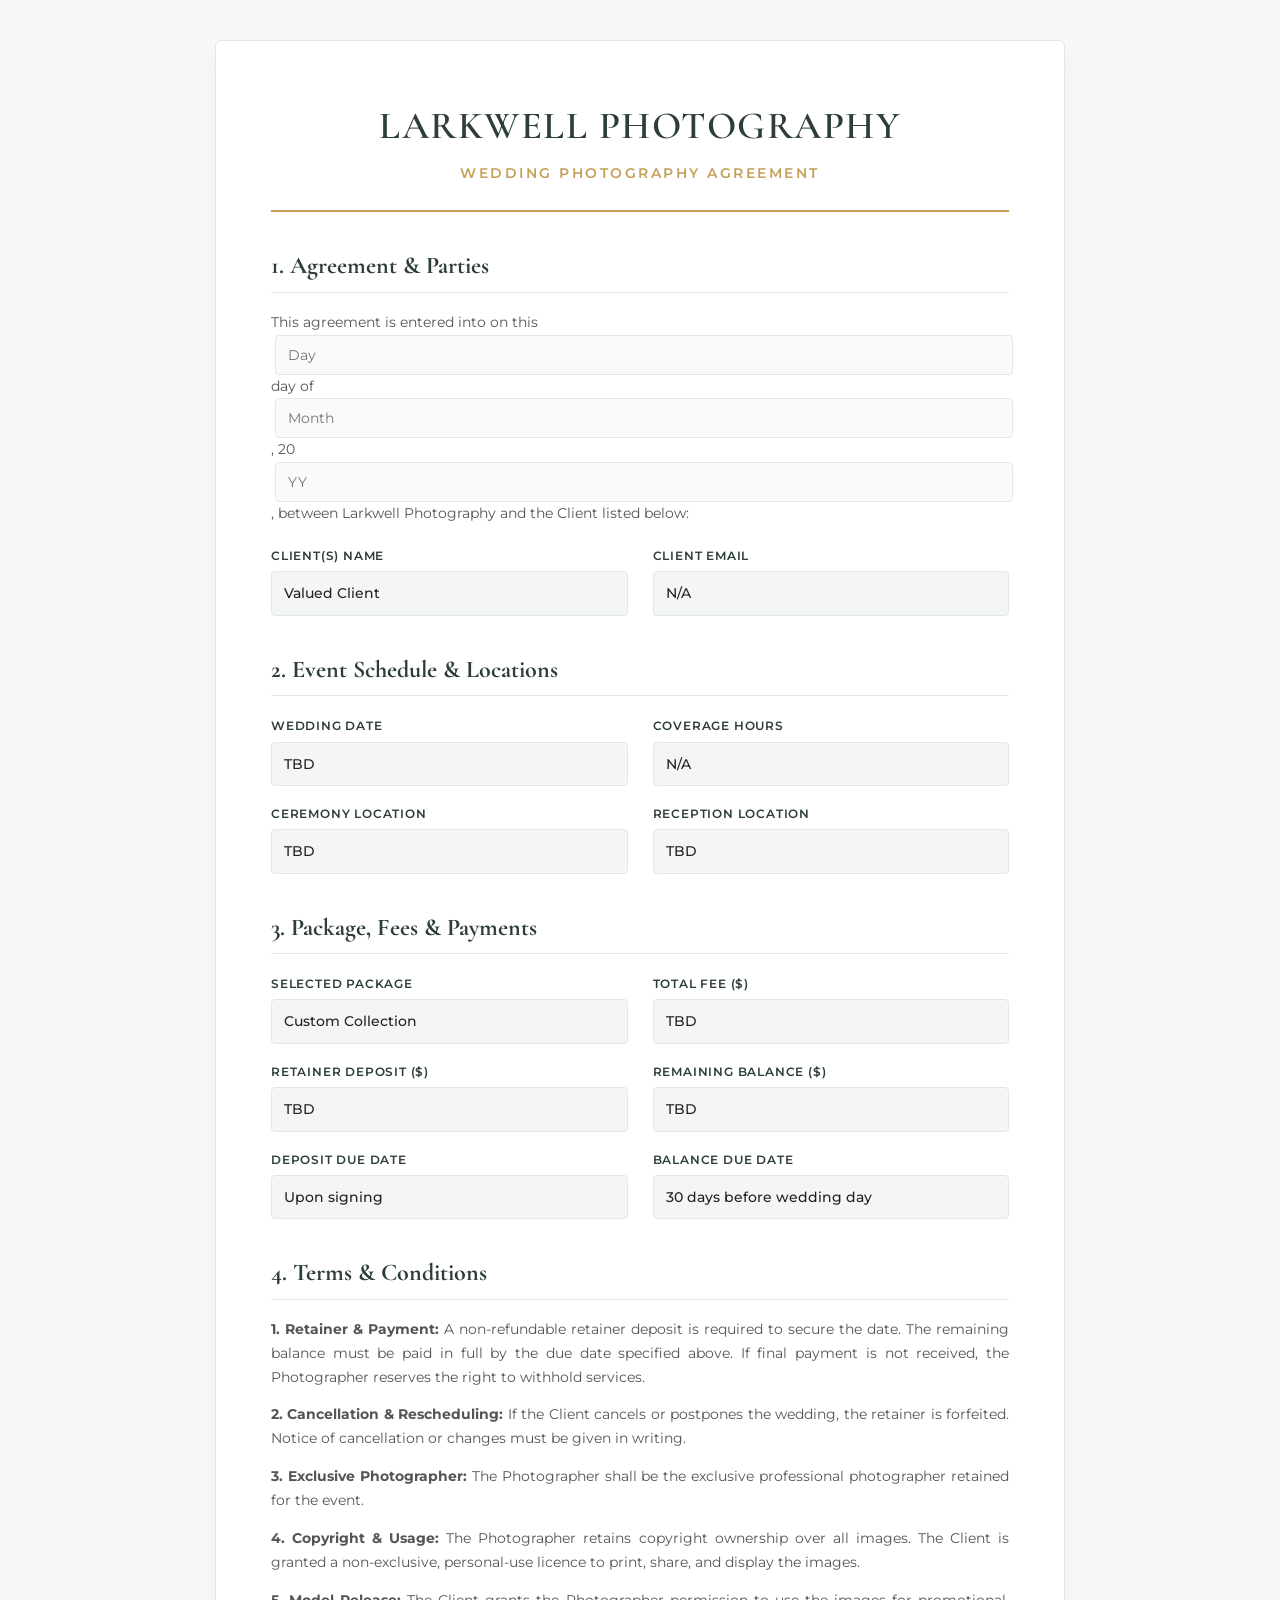
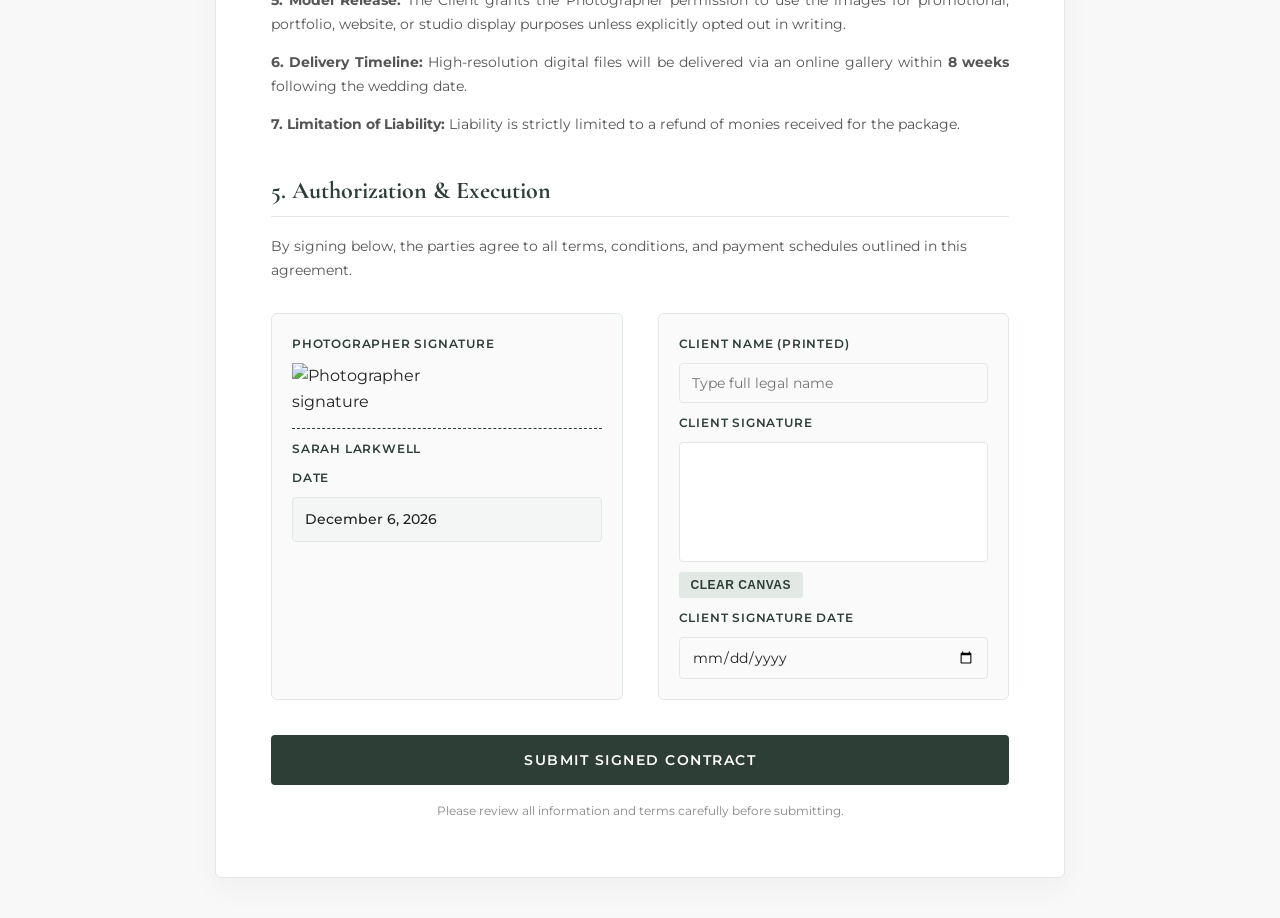
==== contract.html @ 06d7fbbb "Add files via upload" ====
<!DOCTYPE html>
<html lang="en">
<head>
<meta charset="UTF-8">
<meta name="viewport" content="width=device-width, initial-scale=1.0">
<title>Larkwell Photography - Wedding Agreement</title>
<link href="https://fonts.googleapis.com/css2?family=Cormorant+Garamond:ital,wght@0,400;0,600;1,400&family=Montserrat:wght@300;400;500;600&display=swap" rel="stylesheet">

<style>
:root {
    --primary: #2C3E35;       /* Forest Green */
    --primary-hover: #1b2822; 
    --accent: #C5A059;        /* Soft Gold */
    --text-dark: #222222;
    --text-muted: #555555;
    --bg-light: #F7F8F7;
    --card-bg: #FFFFFF;
    --border-color: #E2E8E4;
}

* {
    box-sizing: border-box;
    margin: 0;
    padding: 0;
}

body {
    font-family: 'Montserrat', sans-serif;
    background-color: var(--bg-light);
    color: var(--text-dark);
    line-height: 1.6;
    padding: 40px 15px;
}

.contract-container {
    max-width: 850px;
    margin: 0 auto;
    background: var(--card-bg);
    padding: 55px;
    border-radius: 6px;
    box-shadow: 0 10px 30px rgba(0, 0, 0, 0.04);
    border: 1px solid var(--border-color);
}

header {
    text-align: center;
    border-bottom: 2px solid var(--accent);
    padding-bottom: 25px;
    margin-bottom: 35px;
}

h1 {
    font-family: 'Cormorant Garamond', serif;
    font-size: 2.4rem;
    color: var(--primary);
    letter-spacing: 1.5px;
    font-weight: 600;
    text-transform: uppercase;
}

.subtitle {
    font-size: 0.85rem;
    text-transform: uppercase;
    letter-spacing: 2.5px;
    color: var(--accent);
    margin-top: 6px;
    font-weight: 600;
}

h2 {
    font-family: 'Cormorant Garamond', serif;
    font-size: 1.5rem;
    color: var(--primary);
    border-bottom: 1px solid var(--border-color);
    padding-bottom: 6px;
    margin-top: 35px;
    margin-bottom: 18px;
}

p {
    font-size: 0.88rem;
    color: var(--text-muted);
    line-height: 1.7;
}

.field-grid {
    display: grid;
    grid-template-columns: 1fr 1fr;
    gap: 18px 25px;
    margin: 20px 0;
}

.field {
    display: flex;
    flex-direction: column;
    gap: 6px;
}

label {
    font-size: 0.75rem;
    font-weight: 600;
    text-transform: uppercase;
    letter-spacing: 0.8px;
    color: var(--primary);
}

input[type="text"], input[type="date"] {
    width: 100%;
    padding: 10px 12px;
    border: 1px solid var(--border-color);
    border-radius: 4px;
    font-family: 'Montserrat', sans-serif;
    font-size: 0.88rem;
    color: var(--text-dark);
    background: #FAFAFA;
    transition: border-color 0.2s ease;
}

input[type="text"]:focus, input[type="date"]:focus {
    outline: none;
    border-color: var(--primary);
    background: #FFFFFF;
}

.known-value {
    padding: 10px 12px;
    min-height: 38px;
    background: #F4F6F5;
    border: 1px solid var(--border-color);
    border-radius: 4px;
    font-size: 0.88rem;
    color: var(--text-dark);
    font-weight: 500;
}

.inline-input {
    display: inline-block;
    width: 80px;
    margin: 0 4px;
    padding: 4px 8px;
}

.terms p {
    margin-bottom: 14px;
    text-align: justify;
}

.signatures {
    display: grid;
    grid-template-columns: 1fr 1fr;
    gap: 35px;
    margin-top: 30px;
}

.signature-box {
    display: flex;
    flex-direction: column;
    gap: 10px;
    background: #FAFAFA;
    padding: 20px;
    border-radius: 6px;
    border: 1px solid var(--border-color);
}

.signature-image {
    height: 60px;
    max-width: 200px;
    object-fit: contain;
    object-position: left center;
}

.signature-line {
    border-bottom: 1px dashed var(--primary);
    min-height: 60px;
    display: flex;
    align-items: flex-end;
    padding-bottom: 5px;
}

canvas.signature-canvas {
    border: 1px solid var(--border-color);
    border-radius: 4px;
    background: #FFFFFF;
    cursor: crosshair;
    touch-action: none;
    width: 100%;
    height: 120px;
}

.btn-clear-canvas {
    background: #E2E8E4;
    color: var(--primary);
    border: none;
    padding: 6px 12px;
    font-size: 0.75rem;
    font-weight: 600;
    text-transform: uppercase;
    letter-spacing: 0.5px;
    border-radius: 3px;
    cursor: pointer;
    align-self: flex-start;
    transition: background 0.2s ease;
}

.btn-clear-canvas:hover {
    background: #D0DDD5;
}

button[type="submit"] {
    display: block;
    width: 100%;
    padding: 16px;
    background: var(--primary);
    color: #FFFFFF;
    border: none;
    border-radius: 4px;
    font-family: 'Montserrat', sans-serif;
    font-size: 0.9rem;
    font-weight: 600;
    text-transform: uppercase;
    letter-spacing: 1.5px;
    cursor: pointer;
    margin-top: 35px;
    transition: background 0.2s ease, transform 0.1s ease;
}

button[type="submit"]:hover {
    background: var(--primary-hover);
}

.notice {
    font-size: 0.78rem;
    color: #888888;
    text-align: center;
    margin-top: 15px;
}

@media (max-width: 650px) {
    .contract-container { padding: 25px 20px; }
    .field-grid, .signatures { grid-template-columns: 1fr; }
    h1 { font-size: 1.8rem; }
}

@media print {
    body { background: white; padding: 0; }
    .contract-container { border: none; box-shadow: none; padding: 0; }
    button, .btn-clear-canvas, .notice { display: none; }
}
</style>
</head>

<body>

<div class="contract-container">

<header>
    <h1>Larkwell Photography</h1>
    <div class="subtitle">Wedding Photography Agreement</div>
</header>

<!-- Set action to your Make Webhook URL once created in Step 2 -->
<form id="weddingContract" action="https://hook.us2.make.com/1t1kejpfi149g7kcmdey05yye779j2t2" method="POST" onsubmit="prepareSubmission(event)">

<input type="hidden" id="record_id" name="record_id" value="">
<input type="hidden" id="client_signature_base64" name="client_signature_base64" required>

<!-- AGREEMENT & PARTIES -->
<h2>1. Agreement & Parties</h2>

<p style="margin-bottom: 20px;">
This agreement is entered into on this
<input class="inline-input" type="text" name="agreement_day" placeholder="Day" required>
day of
<input class="inline-input" type="text" name="agreement_month" placeholder="Month" required>,
20<input class="inline-input" type="text" name="agreement_year" placeholder="YY" maxlength="2" required>,
between Larkwell Photography and the Client listed below:
</p>

<div class="field-grid">
    <div class="field">
        <label>Client(s) Name</label>
        <div class="known-value" id="disp_couple_names">Loading...</div>
    </div>

    <div class="field">
        <label>Client Email</label>
        <div class="known-value" id="disp_email">Loading...</div>
    </div>
</div>

<!-- EVENT DETAILS -->
<h2>2. Event Schedule & Locations</h2>

<div class="field-grid">
    <div class="field">
        <label>Wedding Date</label>
        <div class="known-value" id="disp_wedding_date">Loading...</div>
    </div>

    <div class="field">
        <label>Coverage Hours</label>
        <div class="known-value" id="disp_coverage_hours">Loading...</div>
    </div>

    <div class="field">
        <label>Ceremony Location</label>
        <div class="known-value" id="disp_ceremony_loc">Loading...</div>
    </div>

    <div class="field">
        <label>Reception Location</label>
        <div class="known-value" id="disp_reception_loc">Loading...</div>
    </div>
</div>

<!-- PACKAGE AND PAYMENT -->
<h2>3. Package, Fees & Payments</h2>

<div class="field-grid">
    <div class="field">
        <label>Selected Package</label>
        <div class="known-value" id="disp_package">Loading...</div>
    </div>

    <div class="field">
        <label>Total Fee ($)</label>
        <div class="known-value" id="disp_total_fee">Loading...</div>
    </div>

    <div class="field">
        <label>Retainer Deposit ($)</label>
        <div class="known-value" id="disp_retainer">Loading...</div>
    </div>

    <div class="field">
        <label>Remaining Balance ($)</label>
        <div class="known-value" id="disp_balance">Loading...</div>
    </div>

    <div class="field">
        <label>Deposit Due Date</label>
        <div class="known-value">Upon signing</div>
    </div>

    <div class="field">
        <label>Balance Due Date</label>
        <div class="known-value">30 days before wedding day</div>
    </div>
</div>

<!-- TERMS -->
<h2>4. Terms & Conditions</h2>

<div class="terms">
<p><strong>1. Retainer & Payment:</strong> A non-refundable retainer deposit is required to secure the date. The remaining balance must be paid in full by the due date specified above. If final payment is not received, the Photographer reserves the right to withhold services.</p>
<p><strong>2. Cancellation & Rescheduling:</strong> If the Client cancels or postpones the wedding, the retainer is forfeited. Notice of cancellation or changes must be given in writing.</p>
<p><strong>3. Exclusive Photographer:</strong> The Photographer shall be the exclusive professional photographer retained for the event.</p>
<p><strong>4. Copyright & Usage:</strong> The Photographer retains copyright ownership over all images. The Client is granted a non-exclusive, personal-use licence to print, share, and display the images.</p>
<p><strong>5. Model Release:</strong> The Client grants the Photographer permission to use the images for promotional, portfolio, website, or studio display purposes unless explicitly opted out in writing.</p>
<p><strong>6. Delivery Timeline:</strong> High-resolution digital files will be delivered via an online gallery within <strong>8 weeks</strong> following the wedding date.</p>
<p><strong>7. Limitation of Liability:</strong> Liability is strictly limited to a refund of monies received for the package.</p>
</div>

<!-- SIGNATURES -->
<h2>5. Authorization & Execution</h2>

<p style="margin-bottom: 20px;">By signing below, the parties agree to all terms, conditions, and payment schedules outlined in this agreement.</p>

<div class="signatures">
    <div class="signature-box">
        <label>Photographer Signature</label>
        <div class="signature-line">
            <img class="signature-image" src="data:image/png;base64,{{31.sarah_signature_base64}}" alt="Photographer signature">
        </div>
        <label>Sarah Larkwell</label>
        <label>Date</label>
        <div class="known-value" id="disp_current_date">November 3, 2026</div>
    </div>

    <div class="signature-box">
        <label>Client Name (Printed)</label>
        <input type="text" name="client_name" placeholder="Type full legal name" required>

        <label>Client Signature</label>
        <canvas id="signature-pad" class="signature-canvas"></canvas>
        <button type="button" class="btn-clear-canvas" onclick="clearSignature()">Clear Canvas</button>

        <label>Client Signature Date</label>
        <input type="date" name="client_signature_date" required>
    </div>
</div>

<button type="submit">Submit Signed Contract</button>
<p class="notice">Please review all information and terms carefully before submitting.</p>

</form>
</div>

<script>
    // 1. Extract URL Parameters & Hydrate Page Fields
    const params = new URLSearchParams(window.location.search);

    document.getElementById('record_id').value = params.get('recordId') || '';
    document.getElementById('disp_couple_names').innerText = params.get('names') || 'Valued Client';
    document.getElementById('disp_email').innerText = params.get('email') || 'N/A';
    document.getElementById('disp_wedding_date').innerText = params.get('date') || 'TBD';
    document.getElementById('disp_coverage_hours').innerText = params.get('hours') || 'N/A';
    document.getElementById('disp_ceremony_loc').innerText = params.get('ceremony') || 'TBD';
    document.getElementById('disp_reception_loc').innerText = params.get('reception') || 'TBD';
    document.getElementById('disp_package').innerText = params.get('package') || 'Custom Collection';
    document.getElementById('disp_total_fee').innerText = params.get('total') ? `$${params.get('total')} CAD` : 'TBD';
    document.getElementById('disp_retainer').innerText = params.get('retainer') ? `$${params.get('retainer')} CAD` : 'TBD';
    document.getElementById('disp_balance').innerText = params.get('balance') ? `$${params.get('balance')} CAD` : 'TBD';

    // Set today's date formatted
    const today = new Date();
    const options = { year: 'numeric', month: 'long', day: 'numeric' };
    document.getElementById('disp_current_date').innerText = today.toLocaleDateString("en-US", options);

    // 2. Interactive Signature Canvas Setup
    const canvas = document.getElementById('signature-pad');
    const ctx = canvas.getContext('2d');
    let isDrawing = false;

    function resizeCanvas() {
        const rect = canvas.getBoundingClientRect();
        canvas.width = rect.width;
        canvas.height = rect.height;
        ctx.lineWidth = 2;
        ctx.lineCap = 'round';
        ctx.strokeStyle = "#2C3E35";
    }

    window.addEventListener('load', resizeCanvas);
    window.addEventListener('resize', resizeCanvas);

    canvas.addEventListener('mousedown', startDrawing);
    canvas.addEventListener('mousemove', draw);
    canvas.addEventListener('mouseup', stopDrawing);
    canvas.addEventListener('mouseleave', stopDrawing);

    canvas.addEventListener('touchstart', startDrawing);
    canvas.addEventListener('touchmove', draw);
    canvas.addEventListener('touchend', stopDrawing);

    function startDrawing(e) {
        isDrawing = true;
        ctx.beginPath();
        const pos = getPos(e);
        ctx.moveTo(pos.x, pos.y);
    }

    function draw(e) {
        if (!isDrawing) return;
        e.preventDefault();
        const pos = getPos(e);
        ctx.lineTo(pos.x, pos.y);
        ctx.stroke();
    }

    function stopDrawing() { isDrawing = false; }

    function getPos(e) {
        const rect = canvas.getBoundingClientRect();
        const clientX = e.touches ? e.touches[0].clientX : e.clientX;
        const clientY = e.touches ? e.touches[0].clientY : e.clientY;
        return { x: clientX - rect.left, y: clientY - rect.top };
    }

    function clearSignature() {
        ctx.clearRect(0, 0, canvas.width, canvas.height);
    }

    function prepareSubmission(event) {
        const blank = document.createElement('canvas');
        blank.width = canvas.width;
        blank.height = canvas.height;
        
        if (canvas.toDataURL() === blank.toDataURL()) {
            alert('Please draw your signature before submitting.');
            event.preventDefault();
            return false;
        }

        document.getElementById('client_signature_base64').value = canvas.toDataURL('image/png');
    }
</script>

</body>
</html>
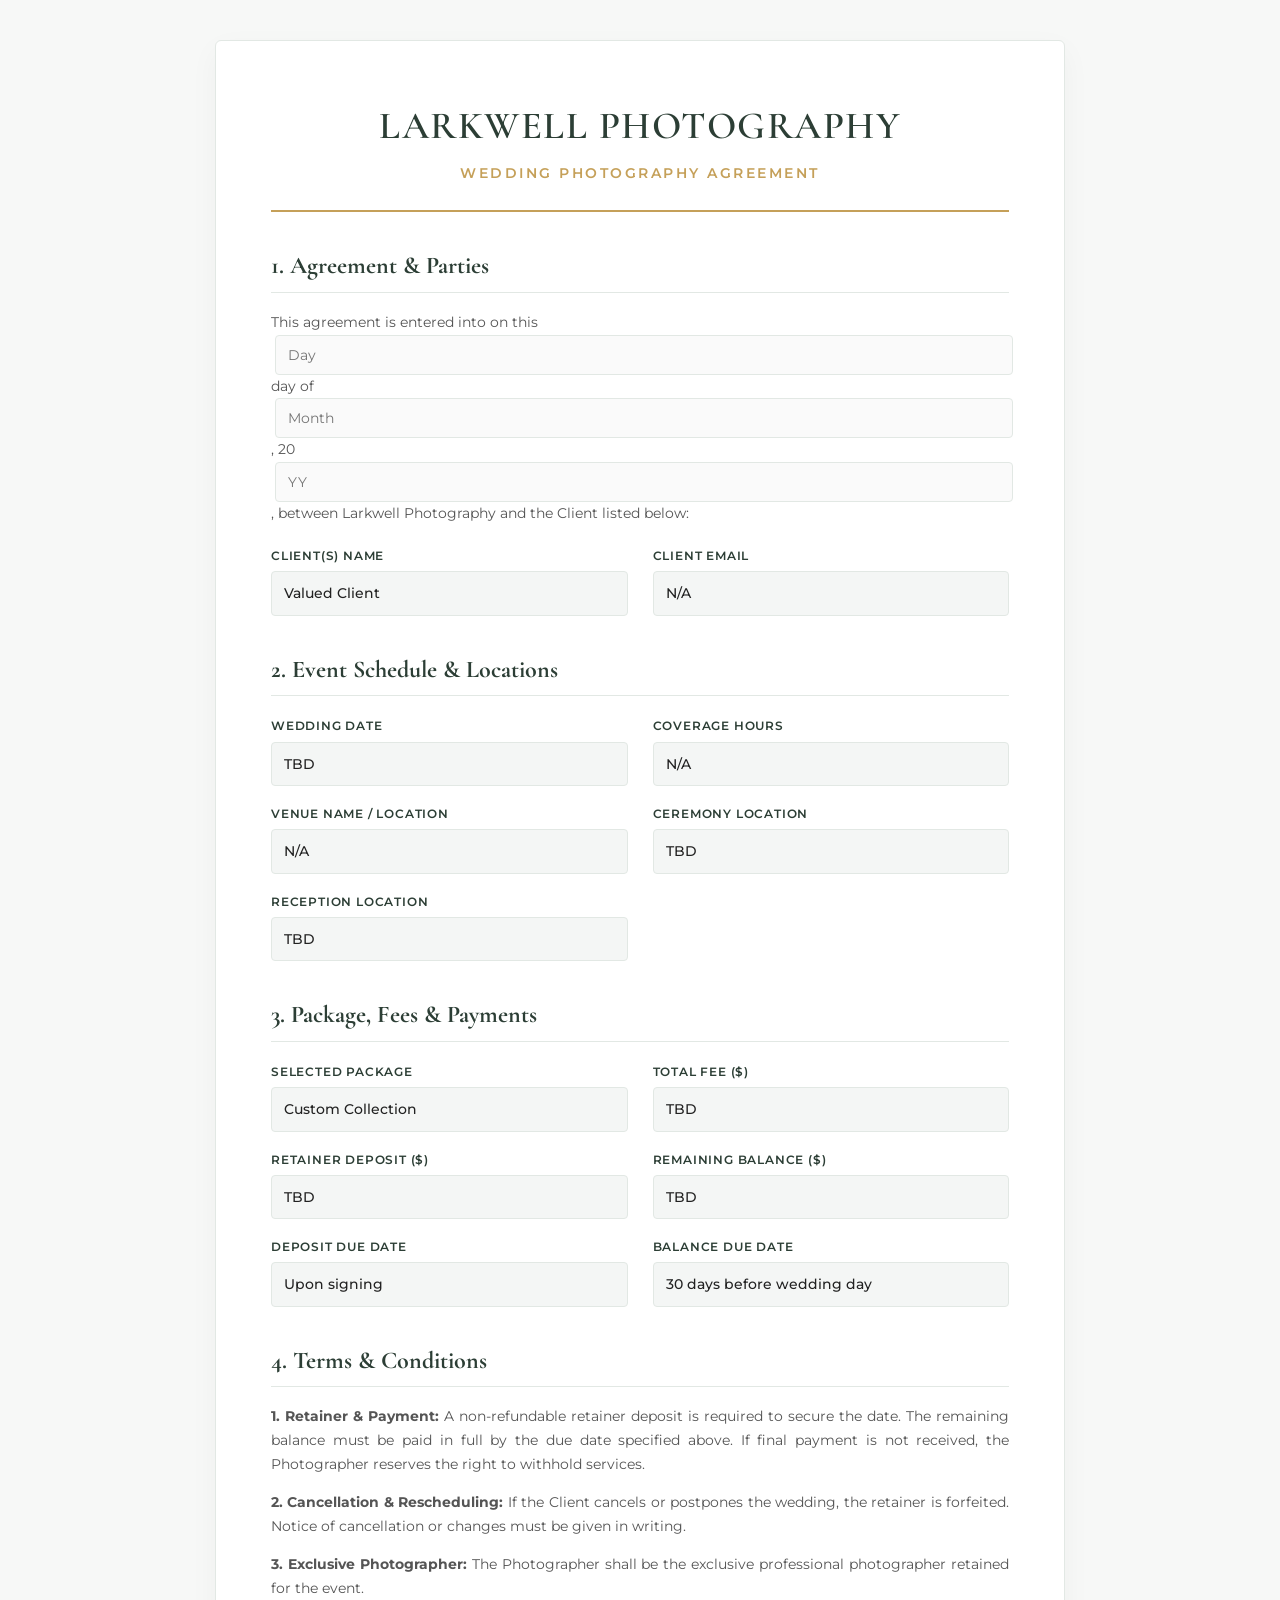
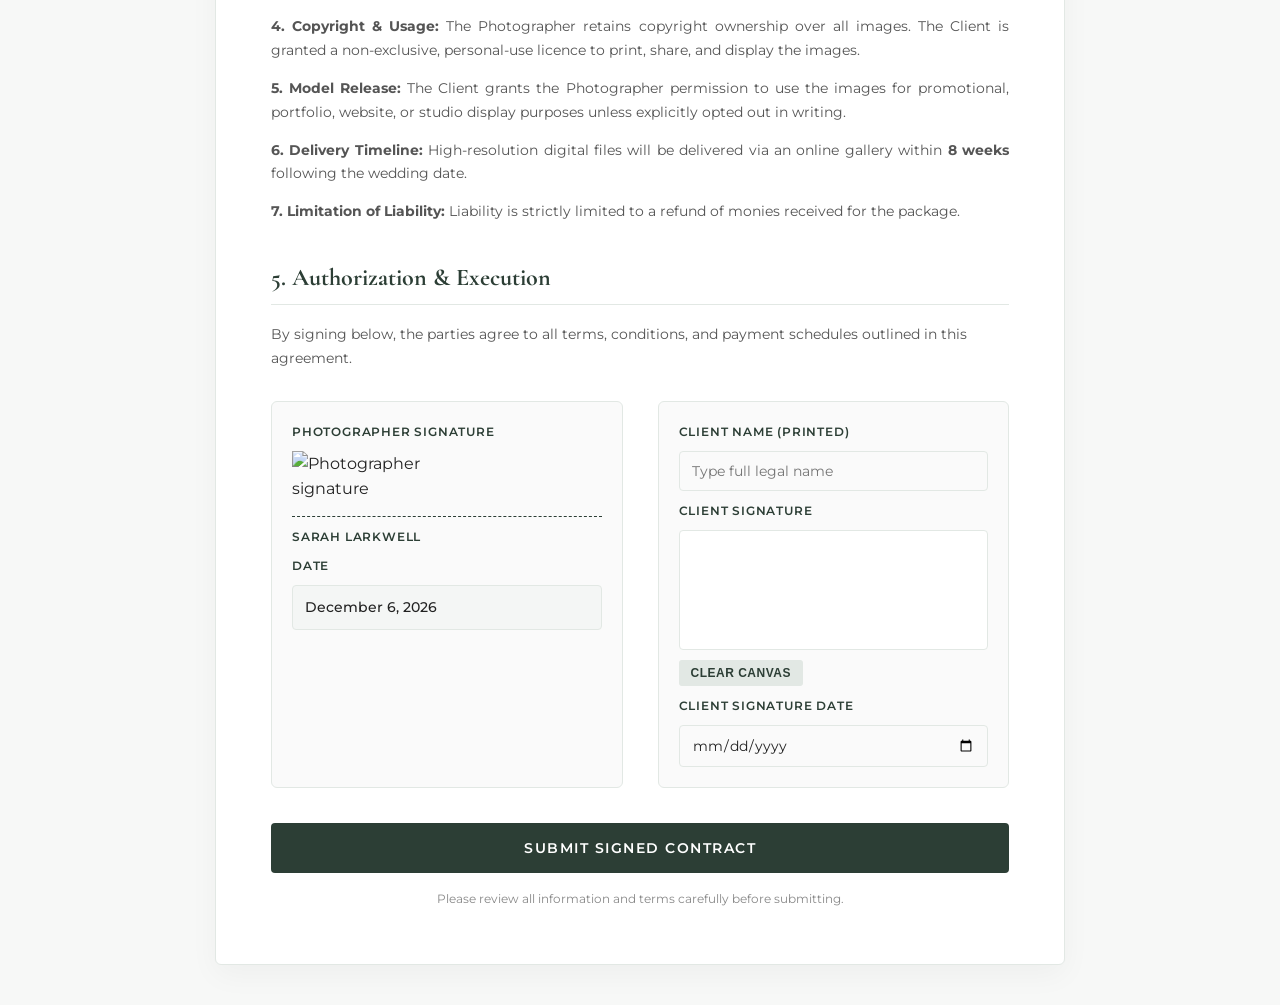
==== commit 24bb81c1: "Update contract.html" ====
--- a/contract.html
+++ b/contract.html
@@ -303,6 +303,11 @@
     </div>
 
     <div class="field">
+        <label>Venue Name / Location</label>
+        <div class="known-value" id="disp_venue">TBD</div>
+    </div>
+    
+    <div class="field">
         <label>Ceremony Location</label>
         <div class="known-value" id="disp_ceremony_loc">Loading...</div>
     </div>
@@ -405,6 +410,7 @@
     document.getElementById('disp_email').innerText = params.get('email') || 'N/A';
     document.getElementById('disp_wedding_date').innerText = params.get('date') || 'TBD';
     document.getElementById('disp_coverage_hours').innerText = params.get('hours') || 'N/A';
+    document.getElementById('disp_venue').innerText = params.get('venue') || 'N/A';
     document.getElementById('disp_ceremony_loc').innerText = params.get('ceremony') || 'TBD';
     document.getElementById('disp_reception_loc').innerText = params.get('reception') || 'TBD';
     document.getElementById('disp_package').innerText = params.get('package') || 'Custom Collection';
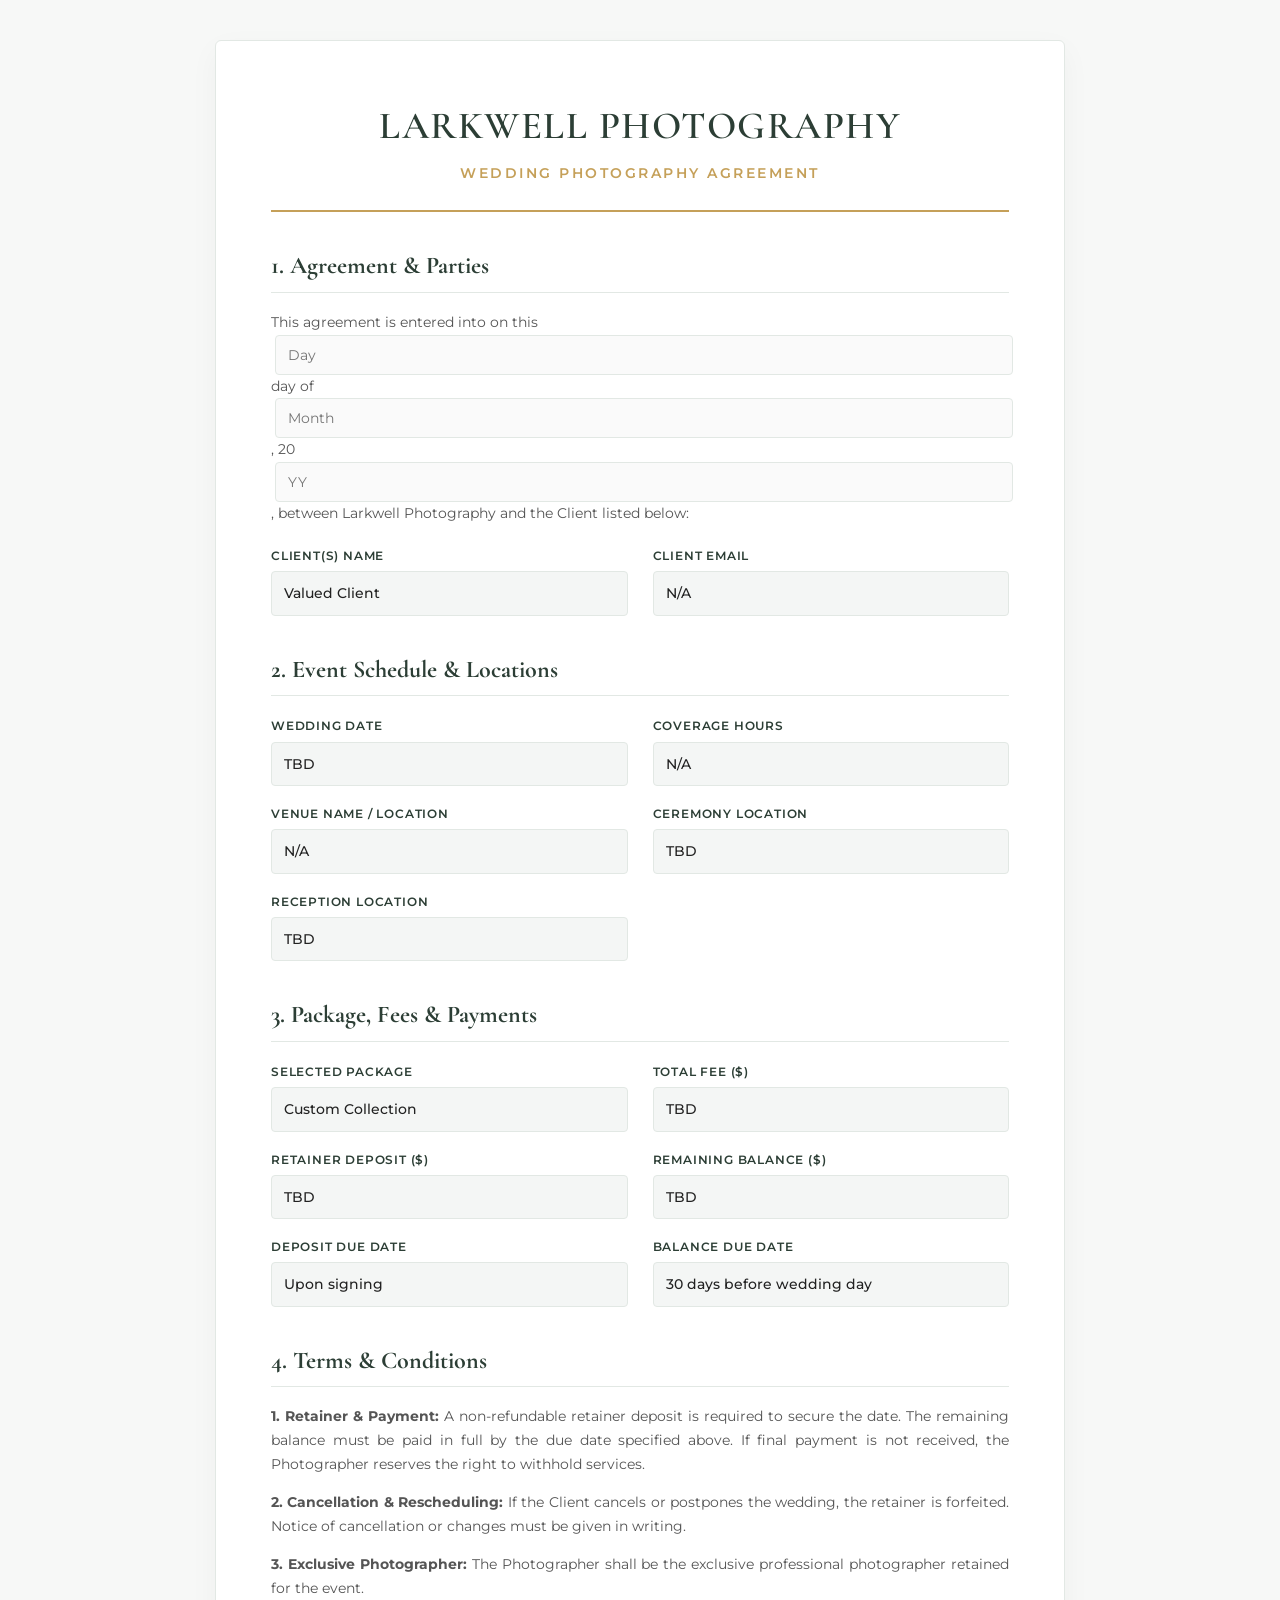
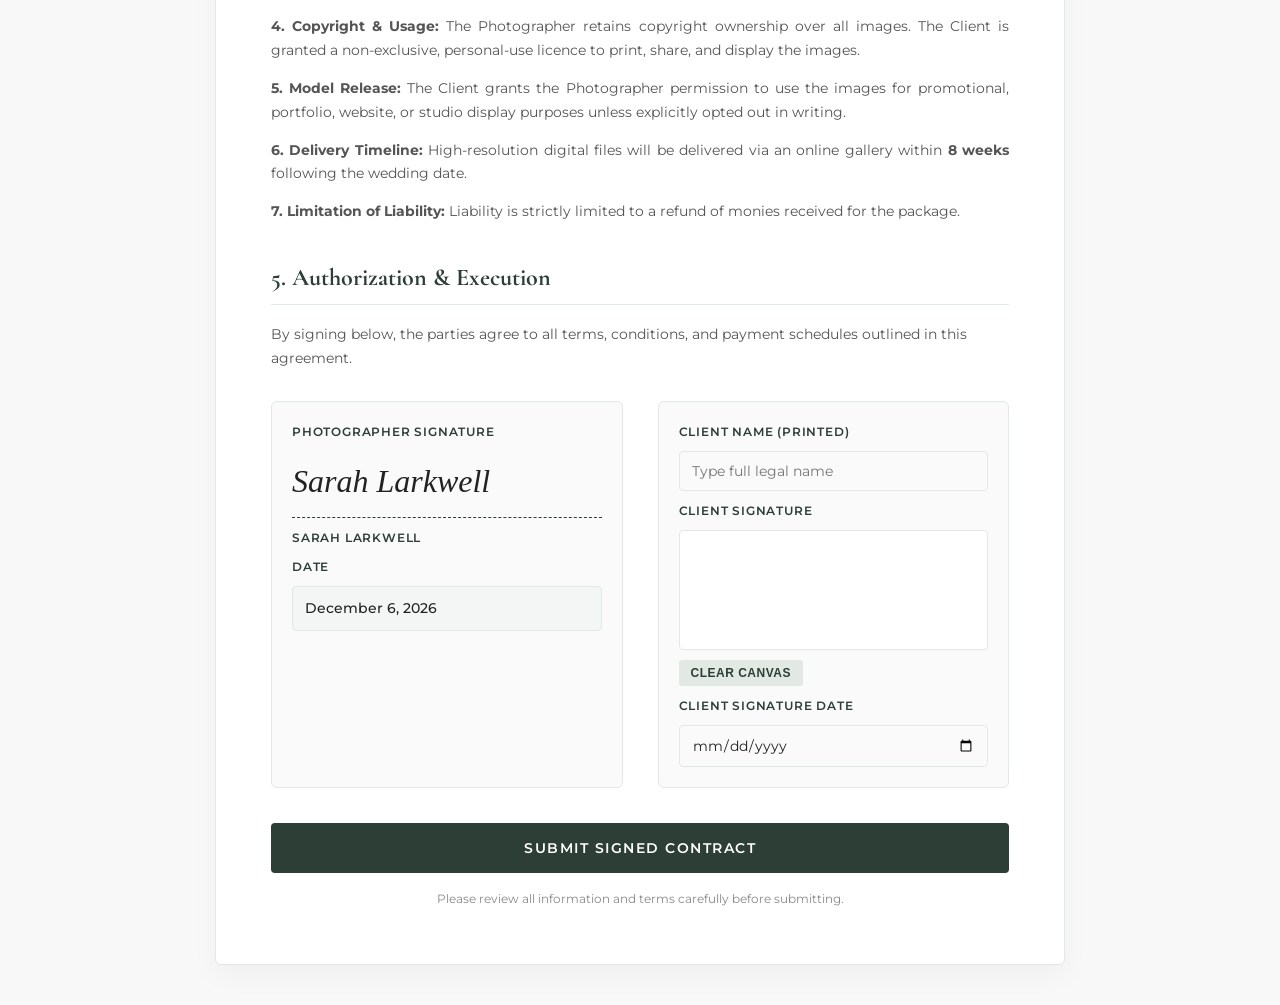
==== commit 503efc44: "Update contract.html" ====
--- a/contract.html
+++ b/contract.html
@@ -162,11 +162,12 @@
     border: 1px solid var(--border-color);
 }
 
-.signature-image {
-    height: 60px;
-    max-width: 200px;
-    object-fit: contain;
-    object-position: left center;
+.photographer-signature {
+    font-family: "Brush Script MT", "Segoe Script", cursive;
+    font-size: 32px;
+    font-style: italic;
+    display: inline-block;
+    padding: 5px 0;
 }
 
 .signature-line {
@@ -375,7 +376,7 @@
     <div class="signature-box">
         <label>Photographer Signature</label>
         <div class="signature-line">
-            <img class="signature-image" src="data:image/png;base64,{{31.sarah_signature_base64}}" alt="Photographer signature">
+          <span class="photographer-signature">Sarah Larkwell</span>
         </div>
         <label>Sarah Larkwell</label>
         <label>Date</label>
@@ -404,17 +405,17 @@
 <script>
     // 1. Extract URL Parameters & Hydrate Page Fields
     const params = new URLSearchParams(window.location.search);
-
-    document.getElementById('record_id').value = params.get('recordId') || '';
-    document.getElementById('disp_couple_names').innerText = params.get('names') || 'Valued Client';
-    document.getElementById('disp_email').innerText = params.get('email') || 'N/A';
-    document.getElementById('disp_wedding_date').innerText = params.get('date') || 'TBD';
-    document.getElementById('disp_coverage_hours').innerText = params.get('hours') || 'N/A';
+    
+    document.getElementById('record_id').value = params.get('record_id') || '';
+    document.getElementById('disp_couple_names').innerText = params.get('client_name') || 'Valued Client';
+    document.getElementById('disp_email').innerText = params.get('client_email') || 'N/A';
+    document.getElementById('disp_wedding_date').innerText = params.get('wedding_date') || 'TBD';
+    document.getElementById('disp_coverage_hours').innerText = params.get('coverage_hours') || 'N/A';
     document.getElementById('disp_venue').innerText = params.get('venue') || 'N/A';
-    document.getElementById('disp_ceremony_loc').innerText = params.get('ceremony') || 'TBD';
-    document.getElementById('disp_reception_loc').innerText = params.get('reception') || 'TBD';
+    document.getElementById('disp_ceremony_loc').innerText = params.get('ceremony_loc') || 'TBD';
+    document.getElementById('disp_reception_loc').innerText = params.get('reception_loc') || 'TBD';
     document.getElementById('disp_package').innerText = params.get('package') || 'Custom Collection';
-    document.getElementById('disp_total_fee').innerText = params.get('total') ? `$${params.get('total')} CAD` : 'TBD';
+    document.getElementById('disp_total_fee').innerText = params.get('total_fee') ? `$${params.get('total_fee')} CAD` : 'TBD';
     document.getElementById('disp_retainer').innerText = params.get('retainer') ? `$${params.get('retainer')} CAD` : 'TBD';
     document.getElementById('disp_balance').innerText = params.get('balance') ? `$${params.get('balance')} CAD` : 'TBD';
 
